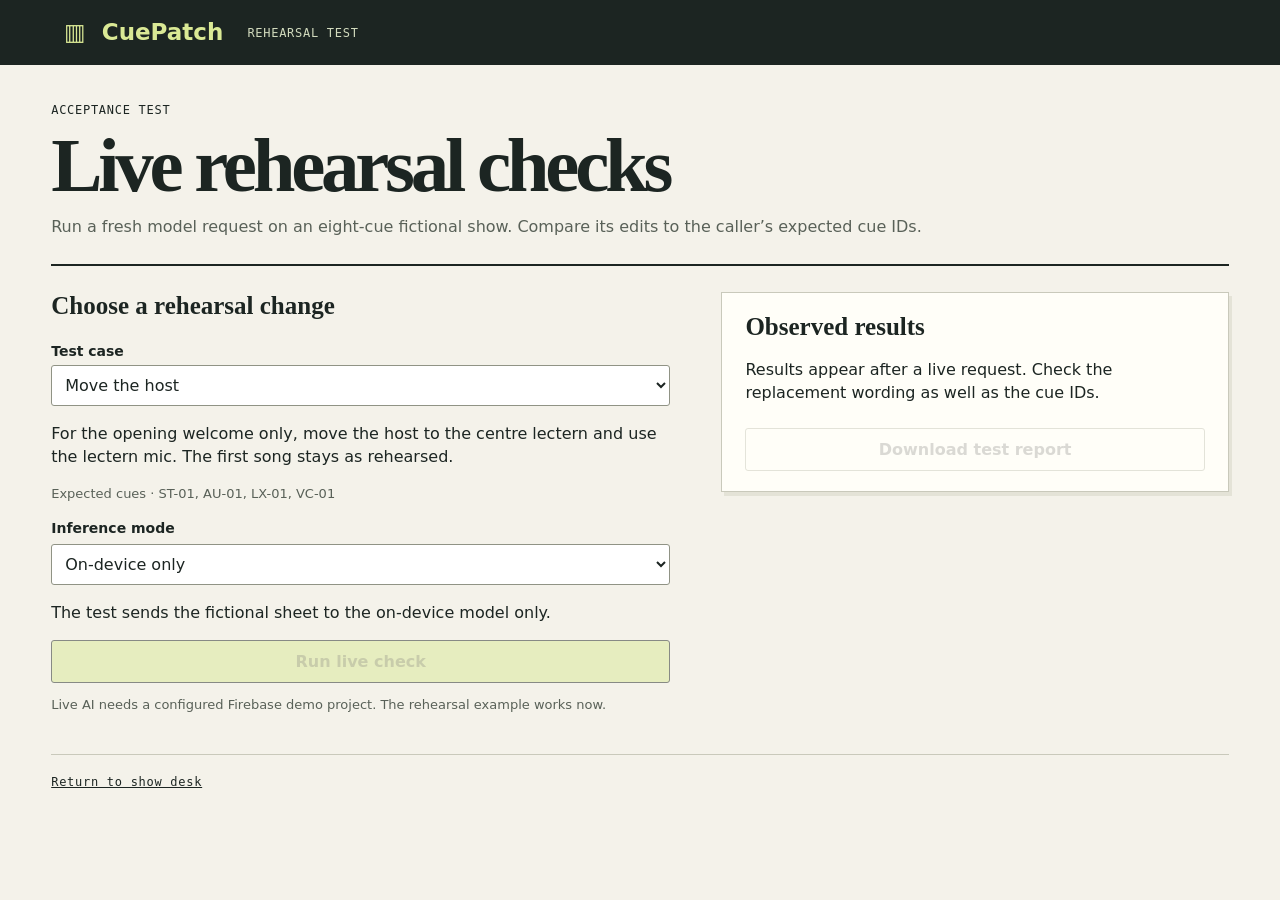
==== web/checks.html @ 22584b98 "Build CuePatch live rehearsal revision desk" ====
<!doctype html>
<html lang="en">
<head><meta charset="utf-8"><meta name="viewport" content="width=device-width,initial-scale=1"><title>CuePatch · Live checks</title><link rel="stylesheet" href="style.css"></head>
<body>
<header><a href="index.html" class="brand">▥ &nbsp;CuePatch</a><span>REHEARSAL TEST</span></header>
<main>
<section class="mast"><div><div class="eyebrow">Acceptance test</div><h1>Live rehearsal checks</h1><p>Run a fresh model request on an eight-cue fictional show. Compare its edits to the caller’s expected cue IDs.</p></div></section>
<section class="desk">
<section class="sheet">
<h2>Choose a rehearsal change</h2><label for="case">Test case</label><select id="case"></select>
<p id="note"></p><p id="expected" class="hint"></p>
<label for="route">Inference mode</label><select id="route"><option value="private">On-device only</option><option value="hybrid">Allow cloud fallback</option></select>
<p id="permission"></p><button class="primary" id="run" disabled>Run live check</button>
<p id="status" role="status"></p>
</section>
<section class="change"><h2>Observed results</h2><p id="empty">Results appear after a live request. Check the replacement wording as well as the cue IDs.</p>
<div id="results"></div><button id="export" class="example" disabled>Download test report</button></section>
</section><footer><a href="index.html">Return to show desk</a></footer></main>
<script src="config.js"></script><script src="core.js"></script><script src="ai.js"></script><script src="checks.js"></script></body></html>
---- web/style.css ----
:root{color-scheme:light;--ink:#1c2522;--paper:#f4f2ea;--line:#c9c9bb;--acid:#dae995;--muted:#596158}*{box-sizing:border-box}body{margin:0;color:var(--ink);background:var(--paper);font:16px/1.45 "DM Sans",system-ui,sans-serif}header{background:var(--ink);color:white;padding:16px max(5vw,20px);display:flex;align-items:center;gap:24px}header span,.eyebrow,.revision,small,.cue-meta,#session,.tag,footer{font:12px/1.5 "IBM Plex Mono",ui-monospace,monospace;letter-spacing:.06em}header span{color:#d1dabd}#network{margin-left:auto}.brand{font-weight:800;color:var(--acid);font-size:23px;text-decoration:none}main{width:min(1280px,92%);margin:auto}.mast,.bar,.filters,footer{display:flex;align-items:center;justify-content:space-between;gap:14px}.mast{padding:36px 0 26px;border-bottom:2px solid var(--ink)}h1{font:600 clamp(42px,6vw,82px)/1.05 Georgia,serif;letter-spacing:-.055em;margin:7px 0}h2{font:600 25px/1.15 Georgia,serif;margin:0}.mast p{margin:8px 0 0;color:var(--muted)}.eyebrow{text-transform:uppercase}.revision{border:1px solid var(--ink);padding:11px 15px;text-align:center;transform:rotate(-3deg)}.revision strong{display:block;font-size:23px}.desk{display:grid;grid-template-columns:1.22fr 1fr;gap:clamp(16px,4vw,54px);padding:26px 0}.bar{margin-bottom:18px}.change{padding:20px 23px;background:#fffef8;border:1px solid var(--line);align-self:start;box-shadow:3px 4px 0 #e4e3d7}.lamp{border-radius:50%;width:11px;height:11px;background:#79913f}.cue{display:grid;grid-template-columns:64px 1fr;gap:8px;border-top:1px solid var(--line);padding:11px 2px}.cue.changed{border-left:3px solid #798f34;padding-left:8px}.cue time{font:16px ui-monospace,monospace}.cue p{margin:2px 0}.cue-meta{font-size:11px;color:var(--muted);text-transform:uppercase}.filters{justify-content:flex-start;margin:0 0 12px}.filters select{width:auto}.filters .link{margin-left:auto}label{font-size:14px;font-weight:650}input,textarea,select,button{font:inherit}textarea,select{display:block;width:100%;background:white;color:var(--ink);border:1px solid #909385;border-radius:3px;padding:9px}textarea{resize:vertical;margin:6px 0 14px}select{margin-top:4px}button,.import{cursor:pointer}button:focus-visible,.import:focus-within,select:focus-visible,textarea:focus-visible{outline:3px solid #4e6fba;outline-offset:2px}button:disabled{opacity:.5;cursor:wait}.primary,.example,.import{padding:9px 14px;border:1px solid var(--ink);border-radius:3px;font-weight:650}.primary{background:var(--acid);width:100%}.example{width:100%;margin-top:8px;background:transparent;border-color:var(--line)}.import{position:relative;font-size:13px}.import input{opacity:0;position:absolute;inset:0;width:100%;cursor:pointer}.link{border:0;background:none;text-decoration:underline;text-underline-offset:3px;color:var(--ink)}#privacy,#status,.hint{font-size:13px;color:var(--muted)}.patch{display:block;border-top:1px solid var(--line);margin:12px 0;padding-top:10px}.patch del,.patch ins,.patch q{display:block;margin:4px 0;font-weight:400}.patch del{color:#83584a}.patch ins{color:#36582a;text-decoration:none}.patch q{font-size:12px;color:var(--muted)}.history,footer{border-top:1px solid var(--line);padding:18px 0}.logrow{padding:6px 0}.tag{background:var(--acid);padding:2px 6px}.history p{color:var(--muted)}@media(max-width:760px){.desk{grid-template-columns:1fr}.change{grid-row:1}.mast{padding:22px 0}header span:nth-child(2){display:none}.revision{padding:6px}.revision small{font-size:9px}.filters{flex-wrap:wrap}header{gap:8px}}
footer a{color:var(--ink)}.sheet h2+label{display:block;margin-top:20px}.change .logrow{border-top:1px solid var(--line)}.logrow h3{margin-bottom:2px}.logrow p{margin:5px 0}
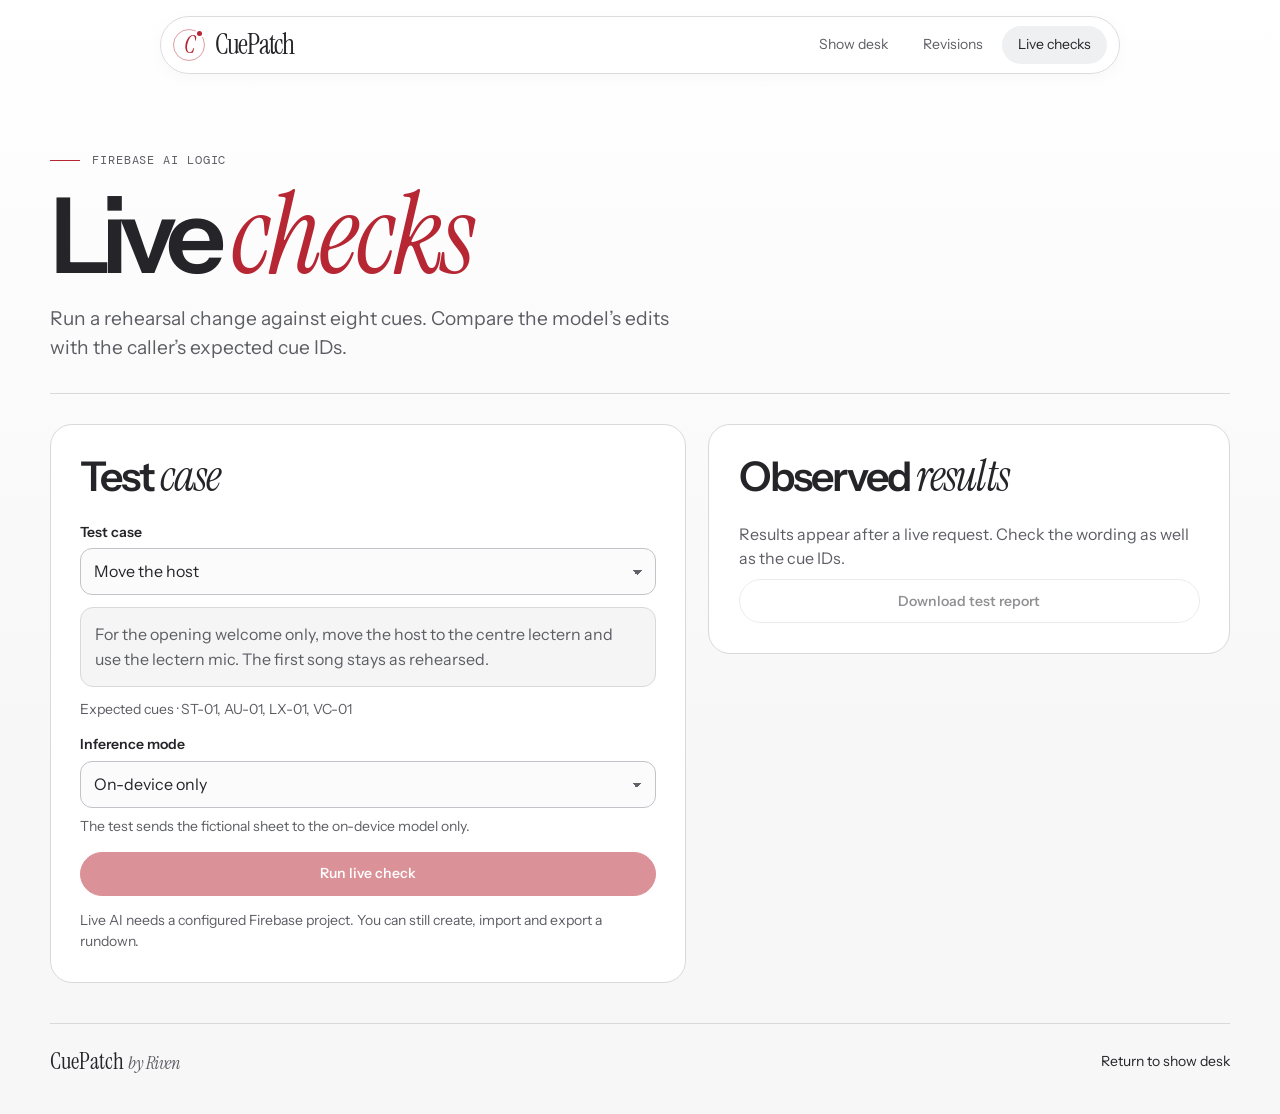
==== commit 36546185: "Adapt the Riven design system to a light red-accented show desk" ====
--- a/web/checks.html
+++ b/web/checks.html
@@ -1,19 +1,10 @@
 <!doctype html>
-<html lang="en">
-<head><meta charset="utf-8"><meta name="viewport" content="width=device-width,initial-scale=1"><title>CuePatch · Live checks</title><link rel="stylesheet" href="style.css"></head>
-<body>
-<header><a href="index.html" class="brand">▥ &nbsp;CuePatch</a><span>REHEARSAL TEST</span></header>
-<main>
-<section class="mast"><div><div class="eyebrow">Acceptance test</div><h1>Live rehearsal checks</h1><p>Run a fresh model request on an eight-cue fictional show. Compare its edits to the caller’s expected cue IDs.</p></div></section>
-<section class="desk">
-<section class="sheet">
-<h2>Choose a rehearsal change</h2><label for="case">Test case</label><select id="case"></select>
-<p id="note"></p><p id="expected" class="hint"></p>
-<label for="route">Inference mode</label><select id="route"><option value="private">On-device only</option><option value="hybrid">Allow cloud fallback</option></select>
-<p id="permission"></p><button class="primary" id="run" disabled>Run live check</button>
-<p id="status" role="status"></p>
-</section>
-<section class="change"><h2>Observed results</h2><p id="empty">Results appear after a live request. Check the replacement wording as well as the cue IDs.</p>
-<div id="results"></div><button id="export" class="example" disabled>Download test report</button></section>
-</section><footer><a href="index.html">Return to show desk</a></footer></main>
-<script src="config.js"></script><script src="core.js"></script><script src="ai.js"></script><script src="checks.js"></script></body></html>
+<html lang="en"><head><meta charset="utf-8"><meta name="viewport" content="width=device-width,initial-scale=1"><meta name="theme-color" content="#f7f7f8"><title>CuePatch · Live checks</title><link rel="stylesheet" href="style.css"></head>
+<body id="top"><a class="skip" href="#tests">Skip to live checks</a>
+<header class="capsule"><a href="index.html" class="brand"><span class="seal" aria-hidden="true">C</span>CuePatch</a><nav id="navigation" aria-label="Primary"><a href="index.html#desk">Show desk</a><a href="index.html#history">Revisions</a><a aria-current="page" href="#top">Live checks</a></nav><button class="menu-toggle" type="button" aria-expanded="false" aria-controls="navigation" aria-label="Open navigation"><span></span><span></span></button></header>
+<main><section class="checks-hero"><p class="eyebrow"><span></span> Firebase AI Logic</p><h1>Live <em>checks</em></h1><p class="sub">Run a rehearsal change against eight cues. Compare the model’s edits with the caller’s expected cue IDs.</p></section>
+<div class="desk" id="tests"><section class="panel"><div class="bar"><h2>Test <em>case</em></h2></div><label for="case">Test case</label><select id="case"></select><p id="note" class="case-note"></p><p id="expected" class="hint"></p>
+<label for="route">Inference mode</label><select id="route"><option value="private">On-device only</option><option value="hybrid">Allow cloud fallback</option></select><p id="permission" class="hint"></p><button class="primary" id="run" disabled>Run live check</button><p id="status" class="receipt" role="status"></p></section>
+<section class="panel"><div class="bar"><h2>Observed <em>results</em></h2></div><p id="empty">Results appear after a live request. Check the wording as well as the cue IDs.</p><div id="results"></div><button id="export" class="example" disabled>Download test report</button></section></div>
+<footer><span class="brand-sign">CuePatch <em>by Riven</em></span><a href="index.html">Return to show desk</a></footer></main>
+<script src="config.js"></script><script src="core.js"></script><script src="ai.js"></script><script src="checks.js"></script><script src="navigation.js"></script></body></html>
--- a/web/style.css
+++ b/web/style.css
@@ -1,2 +1,194 @@
-:root{color-scheme:light;--ink:#1c2522;--paper:#f4f2ea;--line:#c9c9bb;--acid:#dae995;--muted:#596158}*{box-sizing:border-box}body{margin:0;color:var(--ink);background:var(--paper);font:16px/1.45 "DM Sans",system-ui,sans-serif}header{background:var(--ink);color:white;padding:16px max(5vw,20px);display:flex;align-items:center;gap:24px}header span,.eyebrow,.revision,small,.cue-meta,#session,.tag,footer{font:12px/1.5 "IBM Plex Mono",ui-monospace,monospace;letter-spacing:.06em}header span{color:#d1dabd}#network{margin-left:auto}.brand{font-weight:800;color:var(--acid);font-size:23px;text-decoration:none}main{width:min(1280px,92%);margin:auto}.mast,.bar,.filters,footer{display:flex;align-items:center;justify-content:space-between;gap:14px}.mast{padding:36px 0 26px;border-bottom:2px solid var(--ink)}h1{font:600 clamp(42px,6vw,82px)/1.05 Georgia,serif;letter-spacing:-.055em;margin:7px 0}h2{font:600 25px/1.15 Georgia,serif;margin:0}.mast p{margin:8px 0 0;color:var(--muted)}.eyebrow{text-transform:uppercase}.revision{border:1px solid var(--ink);padding:11px 15px;text-align:center;transform:rotate(-3deg)}.revision strong{display:block;font-size:23px}.desk{display:grid;grid-template-columns:1.22fr 1fr;gap:clamp(16px,4vw,54px);padding:26px 0}.bar{margin-bottom:18px}.change{padding:20px 23px;background:#fffef8;border:1px solid var(--line);align-self:start;box-shadow:3px 4px 0 #e4e3d7}.lamp{border-radius:50%;width:11px;height:11px;background:#79913f}.cue{display:grid;grid-template-columns:64px 1fr;gap:8px;border-top:1px solid var(--line);padding:11px 2px}.cue.changed{border-left:3px solid #798f34;padding-left:8px}.cue time{font:16px ui-monospace,monospace}.cue p{margin:2px 0}.cue-meta{font-size:11px;color:var(--muted);text-transform:uppercase}.filters{justify-content:flex-start;margin:0 0 12px}.filters select{width:auto}.filters .link{margin-left:auto}label{font-size:14px;font-weight:650}input,textarea,select,button{font:inherit}textarea,select{display:block;width:100%;background:white;color:var(--ink);border:1px solid #909385;border-radius:3px;padding:9px}textarea{resize:vertical;margin:6px 0 14px}select{margin-top:4px}button,.import{cursor:pointer}button:focus-visible,.import:focus-within,select:focus-visible,textarea:focus-visible{outline:3px solid #4e6fba;outline-offset:2px}button:disabled{opacity:.5;cursor:wait}.primary,.example,.import{padding:9px 14px;border:1px solid var(--ink);border-radius:3px;font-weight:650}.primary{background:var(--acid);width:100%}.example{width:100%;margin-top:8px;background:transparent;border-color:var(--line)}.import{position:relative;font-size:13px}.import input{opacity:0;position:absolute;inset:0;width:100%;cursor:pointer}.link{border:0;background:none;text-decoration:underline;text-underline-offset:3px;color:var(--ink)}#privacy,#status,.hint{font-size:13px;color:var(--muted)}.patch{display:block;border-top:1px solid var(--line);margin:12px 0;padding-top:10px}.patch del,.patch ins,.patch q{display:block;margin:4px 0;font-weight:400}.patch del{color:#83584a}.patch ins{color:#36582a;text-decoration:none}.patch q{font-size:12px;color:var(--muted)}.history,footer{border-top:1px solid var(--line);padding:18px 0}.logrow{padding:6px 0}.tag{background:var(--acid);padding:2px 6px}.history p{color:var(--muted)}@media(max-width:760px){.desk{grid-template-columns:1fr}.change{grid-row:1}.mast{padding:22px 0}header span:nth-child(2){display:none}.revision{padding:6px}.revision small{font-size:9px}.filters{flex-wrap:wrap}header{gap:8px}}
-footer a{color:var(--ink)}.sheet h2+label{display:block;margin-top:20px}.change .logrow{border-top:1px solid var(--line)}.logrow h3{margin-bottom:2px}.logrow p{margin:5px 0}
+@import url('https://fonts.googleapis.com/css2?family=DM+Mono:wght@400;500&family=Instrument+Sans:wght@400;500;600;700&family=Instrument+Serif:ital@0;1&display=swap');
+
+:root {
+  color-scheme:light; --paper:#f7f7f8; --surface:#fff; --ink:#242429; --muted:#5d5e64;
+  --line:#d9d9dd; --red:#b72633; --deep:#961d2a; --wash:#faf0f1;
+  --sans:"Instrument Sans",Arial,sans-serif; --serif:"Instrument Serif",Georgia,serif;
+  --mono:"DM Mono",ui-monospace,monospace; --ease:cubic-bezier(.16,1,.3,1);
+}
+*,*::before,*::after {box-sizing:border-box}
+html {scroll-padding-top:100px;scroll-behavior:smooth}
+body {margin:0;min-width:280px;color:var(--ink);background:linear-gradient(#fff 0,#fafafb 450px,var(--paper) 780px);font:400 16px/1.55 var(--sans);-webkit-font-smoothing:antialiased}
+[hidden] {display:none!important}
+::selection {background:#f6c6cb;color:#37181a}
+:focus-visible {outline:2px solid var(--red);outline-offset:4px}
+a,button,summary,label.import,select {touch-action:manipulation}
+a {color:inherit;text-decoration:none}
+button,input,select,textarea {font:inherit;color:inherit}
+button,summary,select,.import {cursor:pointer}
+button:disabled {cursor:default;opacity:.5}
+.skip {position:fixed;left:12px;top:12px;z-index:30;transform:translateY(-180%);background:#fff;padding:10px 20px;border-radius:999px}
+.skip:focus {transform:none}
+.capsule {
+  position:sticky;top:16px;z-index:10;max-width:960px;width:calc(100% - 40px);min-height:58px;
+  margin:16px auto 0;padding:6px 12px;display:flex;align-items:center;justify-content:space-between;gap:12px;
+  border:1px solid #dcdcdf;border-radius:999px;background:rgb(255 255 255 / .85);
+  backdrop-filter:blur(18px) saturate(1.4);box-shadow:inset 0 1px 0 #fff,0 4px 16px #20202b08;
+}
+.capsule::after {content:"";position:absolute;bottom:0;left:4%;width:92%;height:1px;pointer-events:none;background:linear-gradient(90deg,transparent,var(--red),transparent);transform:scaleX(0);transform-origin:left}
+@supports (animation-timeline:scroll()) {
+  .capsule::after {animation:progress linear both;animation-timeline:scroll(root)}
+  @keyframes progress {to{transform:scaleX(1)}}
+}
+.brand {display:inline-flex;align-items:center;gap:10px;font:400 28px/1 var(--serif);letter-spacing:-.045em;white-space:nowrap}
+.seal {width:32px;height:32px;display:grid;place-items:center;color:var(--red);border:1px solid #dc9da3;border-radius:50%;font:italic 24px/.8 var(--serif);position:relative}
+.seal::after {content:"";position:absolute;width:5px;height:5px;border-radius:50%;background:var(--red);top:1px;right:2px;box-shadow:0 0 0 2px #fff}
+.capsule nav {display:flex;gap:3px}
+.capsule nav a,.network {border-radius:999px;padding:8px 16px;font-size:14px;color:var(--muted);white-space:nowrap}
+.capsule nav a[aria-current] {color:var(--ink);background:#eff0f2}
+.capsule nav a:hover {color:var(--red);background:var(--wash)}
+.network {font:12px var(--mono);border:1px solid var(--line);padding:9px 14px;display:flex;align-items:center;gap:8px}
+.network::before {content:"";width:7px;height:7px;background:currentColor;border-radius:50%}
+main {width:min(1180px,calc(100% - 64px));margin:auto}
+.hero {position:relative;display:grid;grid-template-columns:minmax(0,1.3fr) minmax(290px,.8fr);min-height:330px;align-items:center;gap:clamp(24px,5vw,96px);padding:clamp(34px,5.4vw,78px) 0 42px}
+.eyebrow,#map-time,#counts,#rev,.cue-meta,#session,.network,.cue time {font-family:var(--mono);font-variant-numeric:tabular-nums}
+.eyebrow,#map-time,#counts,#rev,#session {font-size:12px;letter-spacing:.075em}
+.eyebrow {display:flex;align-items:center;gap:12px;margin:0 0 14px;text-transform:uppercase;color:var(--muted)}
+.eyebrow>span {width:30px;height:1px;background:var(--red)}
+h1,h2,h3,p,figure {margin:0}
+h1,h2,h3 {font-weight:600;text-wrap:balance}
+h1 {font-size:clamp(58px,8.2vw,118px);letter-spacing:-.073em;line-height:.96;overflow-wrap:anywhere}
+h1 em,h2 em,.brand-sign em {font:italic 400 1.08em/.92 var(--serif);letter-spacing:-.024em}
+h1 em {color:var(--red)}
+h2 {font-size:clamp(29px,3.2vw,46px);line-height:1.05;letter-spacing:-.052em}
+h3 {font-size:21px;letter-spacing:-.025em}
+.sub,.hint,.receipt,#empty,.history p,.case-note {color:var(--muted)}
+.sub {margin-top:16px;font-size:clamp(16px,1.5vw,20px);max-width:620px}
+.hero-actions {display:flex;flex-wrap:wrap;gap:9px;margin-top:23px}
+.action,.primary,.example,.import,.link {display:inline-flex;align-items:center;justify-content:center;min-height:42px;padding:9px 17px;border:1px solid var(--line);border-radius:999px;background:var(--surface);font:550 14px/1.3 var(--sans);transition:transform .15s var(--ease),background .15s,border-color .15s}
+.solid,.primary {background:var(--red);color:white;border-color:var(--red)}
+.solid:hover,.primary:enabled:hover {background:var(--deep);border-color:var(--deep)}
+.action:hover,.link:hover,.example:hover,.import:hover {border-color:#c77b82}
+.action:active,button:enabled:active {transform:translateY(1px)}
+.show-map {isolation:isolate;position:relative;overflow:hidden;aspect-ratio:1.95;border-radius:22px;border:1px solid var(--line);background:radial-gradient(ellipse at 50% 52%,#f3dddf 0,transparent 49%),linear-gradient(120deg,#fcfcfd,#f0f0f2)}
+.show-map::before {content:"";position:absolute;inset:0;background-image:radial-gradient(#94949e55 .75px,transparent .8px);background-size:9px 9px;mask-image:linear-gradient(transparent,#0006 21%,#0005 78%,transparent)}
+.show-map figcaption,.map-footer {position:absolute;left:20px;right:20px;display:flex;align-items:center;justify-content:space-between;gap:6px;z-index:2}
+.show-map figcaption {top:12px}
+.show-map .eyebrow {margin:0}
+.map-footer {bottom:12px}
+#map-time,#counts {color:#4d4e55}
+#rev {color:var(--red);border:1px solid #d8a2a6;background:#fff9;border-radius:999px;padding:2px 8px;font-weight:500}
+.orbit-plane {position:absolute;inset:11% 8%;display:grid;place-items:center}
+.orbit-grid {position:absolute;width:min(55%,190px);aspect-ratio:1;border-radius:50%;border:1px dashed #b7a4a656}
+.ring {position:absolute;width:66%;height:47%;border-radius:50%;border:1px solid #a8a3a8}
+.ring.round {width:auto;height:97%;aspect-ratio:1;border-color:#b6a7aa}
+.ring.sweep {transform:rotate(-18deg);border-color:#a92d3e88}
+.ring.cross {width:56%;height:57%;transform:rotate(40deg);border-color:#ad9095}
+.ring.radial {width:36%;height:37%;transform:rotate(-44deg);border-style:dashed;border-color:#b97e87}
+.ring i {position:absolute;inset:0;border-radius:50%;animation:orbit 22s linear infinite}
+.ring i::before {content:"";display:block;width:6px;height:6px;background:var(--red);border-radius:50%;position:absolute;left:50%;top:-3px;box-shadow:0 0 0 3px #b7263313}
+.ring.sweep i,.ring.cross i {animation:none}
+.ring.cross i::before {background:#797a82}
+.axis {position:absolute;background:#8d8d942e}
+.horizontal {width:94%;height:1px}
+.vertical {height:95%;width:1px}
+.orbit-core {width:18px;height:18px;display:grid;place-items:center;border:1px solid #b7263349;border-radius:50%;background:#fff7}
+.orbit-core span {width:6px;height:6px;border-radius:50%;background:var(--red)}
+@keyframes orbit {to {transform:rotate(1turn)}}
+.desk {border-top:1px solid var(--line);padding:30px 0 40px;display:grid;align-items:start;grid-template-columns:minmax(0,1.22fr) minmax(0,1fr);gap:22px}
+.panel {min-width:0;border:1px solid var(--line);background:var(--surface);border-radius:22px;padding:clamp(18px,2.3vw,32px);box-shadow:inset 0 1px 0 #fff}
+.bar,.filters {display:flex;align-items:center;justify-content:space-between;gap:12px}
+.bar {margin-bottom:24px}
+.import {position:relative;overflow:hidden;min-height:36px;font-size:13px}
+.import:focus-within {outline:2px solid var(--red);outline-offset:3px}
+.import input {position:absolute;inset:0;opacity:0;width:100%;height:100%;cursor:pointer}
+#new-show {border-block:1px solid var(--line);padding:9px 0;margin-bottom:15px}
+summary,label {font-weight:600;font-size:14px}
+summary {padding:3px 0}
+summary::marker {color:var(--red)}
+#show-form {padding-top:12px}
+#show-form label,.change>label,.panel>label {display:block;margin:14px 0 5px}
+input:not([type=checkbox]):not([type=file]),select,textarea {min-width:0;width:100%;border:1px solid #c2c3c8;background:#fbfbfc;border-radius:12px;padding:10px 13px;font-size:16px}
+select {appearance:none;padding-right:34px;background-image:linear-gradient(45deg,transparent 50%,#626369 50%),linear-gradient(135deg,#626369 50%,transparent 50%);background-position:calc(100% - 18px) 52%,calc(100% - 13px) 52%;background-size:5px 5px;background-repeat:no-repeat}
+textarea {display:block;resize:vertical;line-height:1.5}
+textarea::placeholder,input::placeholder {color:#6c6d73}
+.filters {justify-content:start;margin-bottom:16px;flex-wrap:wrap}
+.filters select {width:auto;max-width:100%}
+.filters .link {margin-left:auto}
+.link {background:transparent;font-size:14px;min-height:36px}
+#rundown {border-top:1px solid var(--line)}
+.cue {position:relative;display:grid;grid-template-columns:59px 1fr;gap:10px;padding:13px 5px;border-bottom:1px solid #e6e6e9;transition:background .15s}
+.cue:hover {background:#f6f6f8}
+.cue time,.cue-meta {font-size:12px;color:var(--muted)}
+.cue time {padding-top:3px}
+.cue-meta {letter-spacing:.06em;text-transform:uppercase}
+.cue p {overflow-wrap:anywhere;font-size:15px}
+.cue.changed {background:var(--wash);border-left:2px solid var(--red);padding-left:9px}
+.hint,.receipt,.history p {font-size:14px}
+.hint {margin:8px 0 14px}
+.primary,.example {width:100%;min-height:44px}
+.example {margin-top:8px}
+.receipt {margin-top:14px}
+.patch {display:block;border-top:1px solid var(--line);margin:12px 0;padding:12px 0 0;font-size:14px;overflow-wrap:anywhere}
+.patch del,.patch ins,.patch q {display:block;margin:5px 0;font-weight:400}
+.patch del {color:#64656b}
+.patch ins {text-decoration:none;color:#202024;padding:6px 9px;background:var(--wash);border-left:2px solid var(--red)}
+.patch q {font-family:var(--serif);font-style:italic;font-size:19px;color:#5e4549}
+input[type=checkbox] {accent-color:var(--red);width:17px;height:17px;vertical-align:middle}
+#review:not(:empty) {margin-top:18px}
+#calling-copy,.case-note {background:#f5f5f6;padding:14px;border:1px solid var(--line);border-radius:13px;margin:12px 0}
+#copy-text {white-space:pre-wrap;overflow-wrap:anywhere;font:14px/1.5 var(--mono)}
+#calling-copy .link {margin:4px 5px 0 0}
+#form-error {color:var(--deep);font-size:14px}
+.history {padding:18px 0 32px}
+#session {color:var(--muted)}
+.logrow {border-left:2px solid #cb7b83;padding:7px 12px;margin:12px 0;overflow-wrap:anywhere}
+.logrow p {margin-top:5px}
+footer {display:flex;align-items:center;flex-wrap:wrap;gap:18px;justify-content:space-between;padding:22px 0 38px;border-top:1px solid var(--line);font-size:14px}
+footer a:hover {text-decoration:underline;text-underline-offset:3px}
+.brand-sign {font:400 23px var(--serif)}
+.brand-sign em {color:var(--muted);font-size:.8em}
+.checks-hero {padding:clamp(40px,6vw,82px) 0 30px}
+@media (max-width:760px) {
+  main {width:calc(100% - 32px)}
+  .capsule {width:calc(100% - 24px);top:8px;margin-top:8px;min-height:50px;gap:4px}
+  .brand {font-size:24px;gap:5px}.seal{width:26px;height:26px;font-size:21px}
+  .capsule nav {gap:0}.capsule nav a {font-size:13px;padding:7px 9px}
+  .network {display:none}
+  .hero {grid-template-columns:1fr;gap:20px;padding:32px 0 22px}
+  .show-map {aspect-ratio:auto;height:138px}
+  .orbit-plane {inset:2% 11%}.show-map figcaption,.map-footer {left:14px;right:14px}
+  .desk {grid-template-columns:1fr;padding:18px 0 32px;gap:16px}
+  .bar {margin-bottom:16px}
+}
+@media (max-width:370px) {
+  .capsule nav a {padding:6px;font-size:12px}
+  .brand {font-size:20px}.seal{display:none}
+  main {width:calc(100% - 24px)}
+  .panel {padding:14px}
+}
+@media (prefers-reduced-motion:no-preference) {
+  .hero-copy,.show-map {animation:arrive .65s var(--ease) both}
+  .show-map {animation-delay:70ms}
+  @keyframes arrive {from{opacity:.6;transform:translateY(12px)}to{opacity:1;transform:none}}
+}
+@media (prefers-reduced-motion:reduce) {
+  html {scroll-behavior:auto}
+  *,*::before,*::after {animation:none!important;transition:none!important}
+}
+.menu-toggle {display:none}
+.crew-rail {display:flex;gap:6px;flex-wrap:wrap;margin:0 0 16px}
+.crew-chip {border:1px solid #d6d6db;border-radius:999px;background:#fff;padding:6px 12px;min-height:34px;font:500 13px/1.3 var(--sans)}
+.crew-chip[aria-pressed=true] {color:var(--deep);background:var(--wash);border-color:#d7a2a7}
+.crew-chip:hover {border-color:#ba8990}
+@media(min-width:761px) {
+  .filters label,.filters #crew {position:absolute;width:1px;height:1px;padding:0;clip-path:inset(50%);overflow:hidden}
+  .filters #crew:focus-visible {position:relative;width:auto;height:auto;padding:8px 29px 8px 12px;clip-path:none}
+  .sheet .filters {float:right;margin:0 0 9px 8px}
+  #rundown,#calling-copy {clear:both}
+}
+@media (pointer:fine) and (prefers-reduced-motion:no-preference) {
+  .panel:hover {background-image:radial-gradient(260px circle at var(--mx,50%) var(--my,50%),#bc253307,transparent 85%);border-color:#c8c3c7}
+}
+@media(max-width:760px) {
+  .crew-rail {display:none}
+  .capsule {justify-content:flex-start}
+  .capsule nav {display:none}
+  .capsule nav.is-open {display:flex;flex-direction:column;position:absolute;left:0;right:0;top:calc(100% + 8px);background:#fff;border:1px solid var(--line);border-radius:20px;padding:8px;box-shadow:0 12px 30px #20202b15}
+  .capsule nav a {padding:12px 16px;font-size:16px}
+  .menu-toggle {display:grid;place-content:center;gap:5px;border:1px solid var(--line);border-radius:50%;height:40px;width:40px;background:#fff;order:3;margin-left:auto}
+  .menu-toggle span {display:block;width:16px;height:1px;background:var(--ink)}
+  .menu-toggle[aria-expanded=true] span:first-child {transform:translateY(3px) rotate(45deg)}
+  .menu-toggle[aria-expanded=true] span:last-child {transform:translateY(-3px) rotate(-45deg)}
+  .network {display:inline-flex;margin-left:auto}.network+.menu-toggle{margin-left:0}
+}
